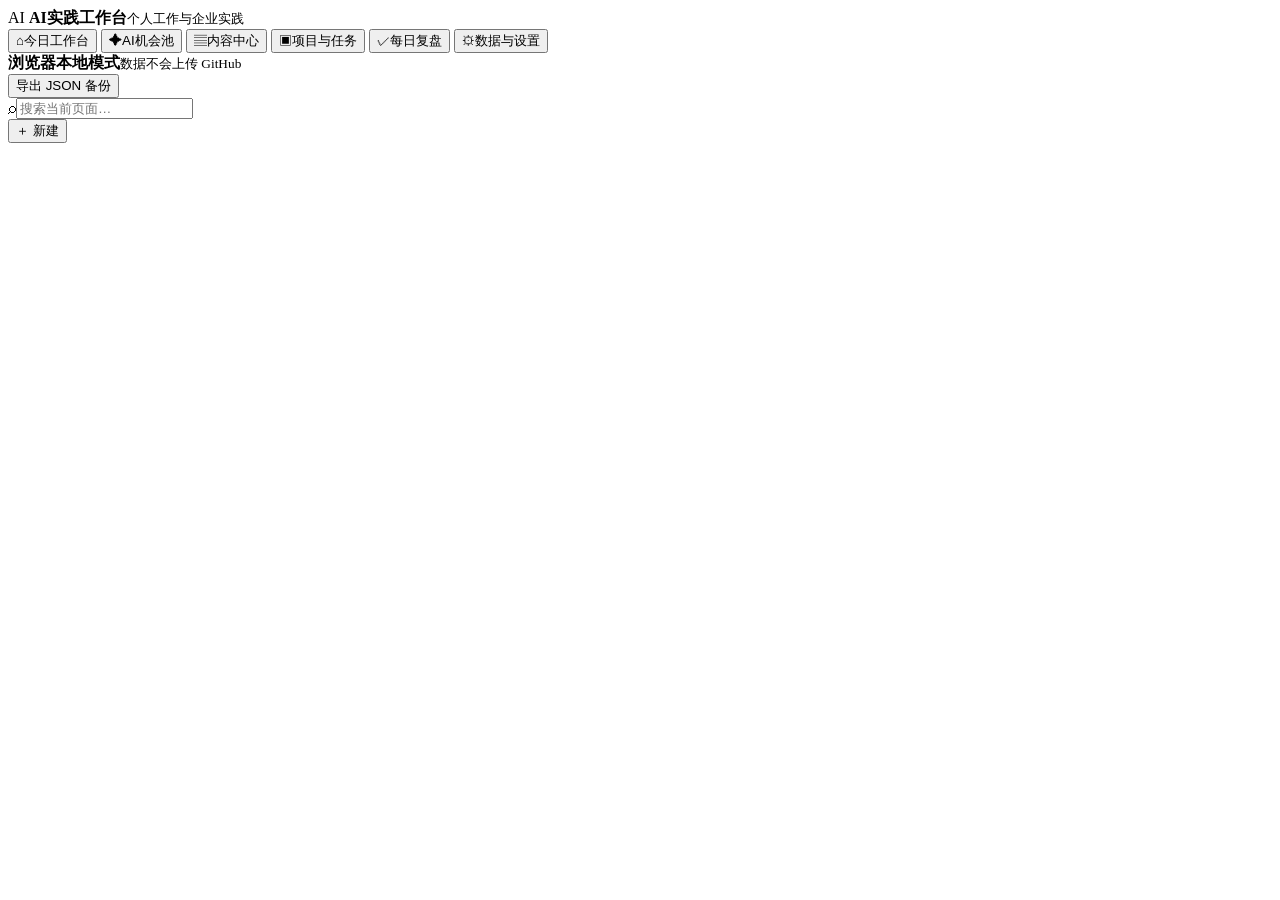
==== ai-practice-workbench/index.html @ 5f4acb41 "deploy: add AI practice workbench index.html" ====
<!doctype html>
<html lang="zh-CN">
  <head>
    <meta charset="UTF-8" />
    <meta name="viewport" content="width=device-width, initial-scale=1" />
    <meta name="theme-color" content="#f4f7fb" />
    <meta name="description" content="个人工作与企业 AI 实践工作台桌面版" />
    <title>AI实践工作台</title>
    <link rel="stylesheet" href="styles.css" />
  </head>
  <body>
    <div class="app-shell">
      <aside class="sidebar">
        <div class="brand">
          <span class="brand-mark">AI</span>
          <span><b>AI实践工作台</b><small>个人工作与企业实践</small></span>
        </div>
        <nav class="nav" aria-label="主导航">
          <button data-route="dashboard" class="nav-item active"><span>⌂</span>今日工作台</button>
          <button data-route="opportunities" class="nav-item"><span>✦</span>AI机会池</button>
          <button data-route="content" class="nav-item"><span>▤</span>内容中心</button>
          <button data-route="projects" class="nav-item"><span>▣</span>项目与任务</button>
          <button data-route="review" class="nav-item"><span>✓</span>每日复盘</button>
          <button data-route="settings" class="nav-item"><span>⚙</span>数据与设置</button>
        </nav>
        <div class="sidebar-foot">
          <div class="local-note"><i></i><span><b>浏览器本地模式</b><small>数据不会上传 GitHub</small></span></div>
          <button class="ghost-btn wide" data-action="export">导出 JSON 备份</button>
        </div>
      </aside>
      <main class="main">
        <header class="topbar">
          <label class="search"><span>⌕</span><input id="global-search" placeholder="搜索当前页面…" /></label>
          <div class="topbar-right">
            <span class="date" id="today-label"></span>
            <button class="primary-btn" id="quick-create">＋ 新建</button>
          </div>
        </header>
        <div id="page" class="page" aria-live="polite"></div>
      </main>
    </div>
    <div id="toast" class="toast" hidden></div>
    <div id="modal-root"></div>
    <input id="import-file" type="file" accept="application/json,.json" hidden />
    <script src="app.js"></script>
  </body>
</html>
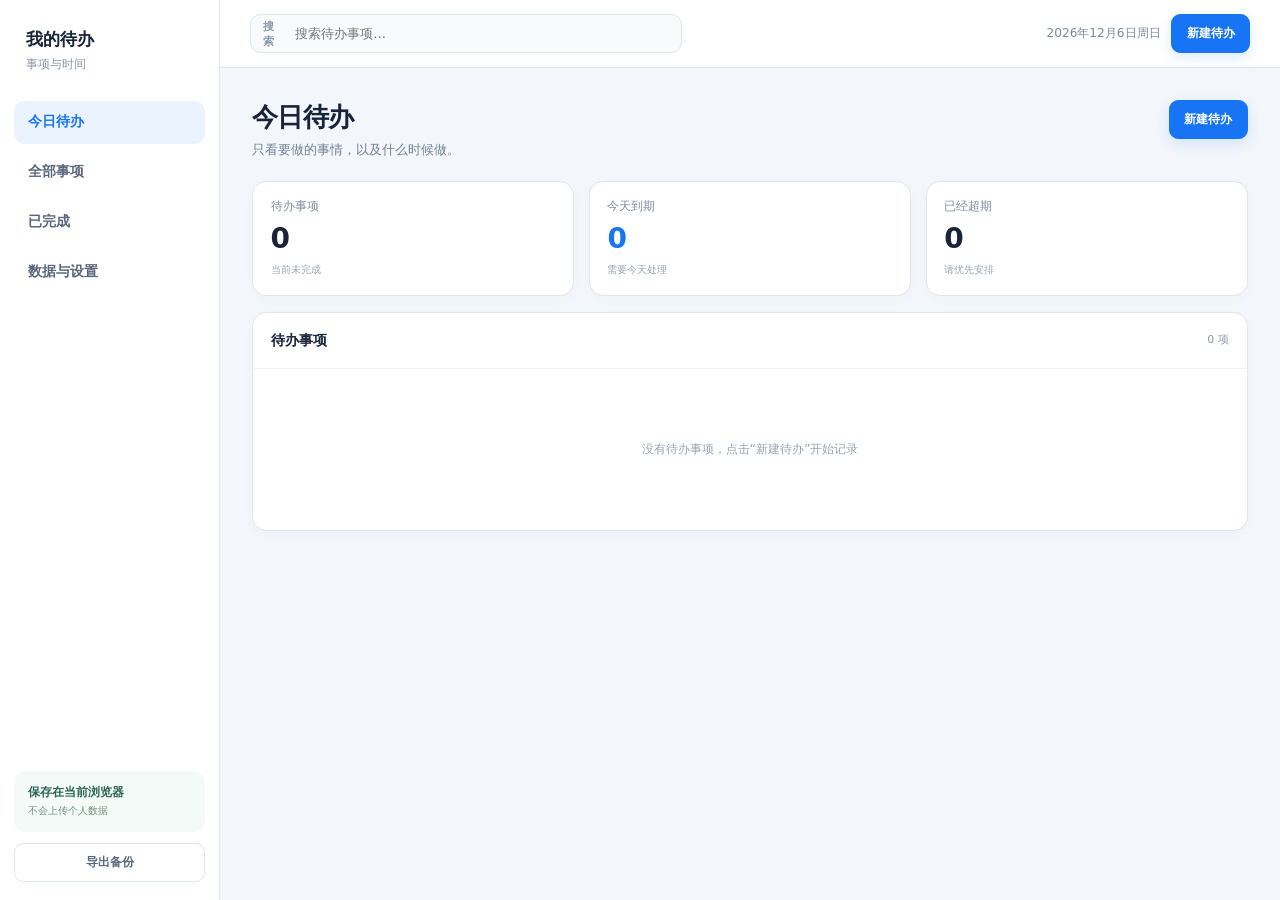
==== commit 736dfd29: "精简为待办与时间并支持字体设置" ====
--- a/ai-practice-workbench/index.html
+++ b/ai-practice-workbench/index.html
@@ -4,36 +4,40 @@
     <meta charset="UTF-8" />
     <meta name="viewport" content="width=device-width, initial-scale=1" />
     <meta name="theme-color" content="#f4f7fb" />
-    <meta name="description" content="个人工作与企业 AI 实践工作台桌面版" />
-    <title>AI实践工作台</title>
+    <meta name="description" content="只记录待办事项和时间的桌面工作台" />
+    <title>我的待办</title>
     <link rel="stylesheet" href="styles.css" />
   </head>
   <body>
     <div class="app-shell">
       <aside class="sidebar">
         <div class="brand">
-          <span class="brand-mark">AI</span>
-          <span><b>AI实践工作台</b><small>个人工作与企业实践</small></span>
+          <b>我的待办</b>
+          <small>事项与时间</small>
         </div>
         <nav class="nav" aria-label="主导航">
-          <button data-route="dashboard" class="nav-item active"><span>⌂</span>今日工作台</button>
-          <button data-route="opportunities" class="nav-item"><span>✦</span>AI机会池</button>
-          <button data-route="content" class="nav-item"><span>▤</span>内容中心</button>
-          <button data-route="projects" class="nav-item"><span>▣</span>项目与任务</button>
-          <button data-route="review" class="nav-item"><span>✓</span>每日复盘</button>
-          <button data-route="settings" class="nav-item"><span>⚙</span>数据与设置</button>
+          <button data-route="today" class="nav-item active">今日待办</button>
+          <button data-route="all" class="nav-item">全部事项</button>
+          <button data-route="completed" class="nav-item">已完成</button>
+          <button data-route="settings" class="nav-item">数据与设置</button>
         </nav>
         <div class="sidebar-foot">
-          <div class="local-note"><i></i><span><b>浏览器本地模式</b><small>数据不会上传 GitHub</small></span></div>
-          <button class="ghost-btn wide" data-action="export">导出 JSON 备份</button>
+          <div class="local-note">
+            <b>保存在当前浏览器</b>
+            <small>不会上传个人数据</small>
+          </div>
+          <button class="ghost-btn wide" data-action="export">导出备份</button>
         </div>
       </aside>
       <main class="main">
         <header class="topbar">
-          <label class="search"><span>⌕</span><input id="global-search" placeholder="搜索当前页面…" /></label>
+          <label class="search">
+            <span>搜索</span>
+            <input id="global-search" placeholder="搜索待办事项…" />
+          </label>
           <div class="topbar-right">
             <span class="date" id="today-label"></span>
-            <button class="primary-btn" id="quick-create">＋ 新建</button>
+            <button class="primary-btn" id="quick-create">新建待办</button>
           </div>
         </header>
         <div id="page" class="page" aria-live="polite"></div>
--- a/ai-practice-workbench/styles.css
+++ b/ai-practice-workbench/styles.css
@@ -0,0 +1,126 @@
+:root {
+  color-scheme: light;
+  --blue: #1674f5;
+  --blue-soft: #eaf3ff;
+  --ink: #17243a;
+  --muted: #748197;
+  --line: #dfe6ee;
+  --surface: #ffffff;
+  --canvas: #f3f6fa;
+  --green: #16875d;
+  --orange: #c66c16;
+  --red: #c84c46;
+  font-family: Inter, ui-sans-serif, system-ui, -apple-system, BlinkMacSystemFont, "Segoe UI", "PingFang SC", "Microsoft YaHei", sans-serif;
+}
+html[data-font-scale="small"] { font-size: 14px; }
+html[data-font-scale="standard"] { font-size: 16px; }
+html[data-font-scale="large"] { font-size: 18px; }
+html[data-font-scale="xlarge"] { font-size: 20px; }
+* { box-sizing: border-box; }
+html, body { margin: 0; min-width: 1000px; min-height: 100%; background: var(--canvas); color: var(--ink); }
+body { font-size: 1rem; }
+button, input, select, textarea { font: inherit; }
+button { cursor: pointer; }
+.app-shell { min-height: 100vh; display: grid; grid-template-columns: 13.75rem minmax(0, 1fr); }
+.sidebar { position: sticky; top: 0; height: 100vh; display: flex; flex-direction: column; padding: 1.55rem 0.9rem 1.15rem; background: #fff; border-right: 1px solid var(--line); }
+.brand { padding: 0.15rem 0.75rem 1.8rem; }
+.brand b, .brand small { display: block; }
+.brand b { font-size: 1.08rem; letter-spacing: -.01em; }
+.brand small { margin-top: .35rem; color: #8b96a7; font-size: .72rem; }
+.nav { display: grid; gap: .45rem; }
+.nav-item { width: 100%; padding: .78rem .85rem; border: 0; border-radius: .65rem; background: transparent; color: #59667b; text-align: left; font-size: .86rem; font-weight: 650; transition: .16s ease; }
+.nav-item:hover { background: #f4f7fb; color: #2d3b53; }
+.nav-item.active { background: var(--blue-soft); color: var(--blue); }
+.sidebar-foot { margin-top: auto; display: grid; gap: .7rem; }
+.local-note { padding: .85rem; border-radius: .72rem; background: #f4faf7; }
+.local-note b, .local-note small { display: block; }
+.local-note b { color: #2a6650; font-size: .73rem; }
+.local-note small { margin-top: .28rem; color: #739082; font-size: .64rem; }
+.main { min-width: 0; }
+.topbar { position: sticky; top: 0; z-index: 10; height: 4.25rem; display: flex; align-items: center; justify-content: space-between; padding: 0 1.85rem; background: rgba(255,255,255,.94); backdrop-filter: blur(12px); border-bottom: 1px solid var(--line); }
+.search { width: min(27rem, 42vw); height: 2.45rem; display: flex; align-items: center; gap: .65rem; padding: 0 .75rem; border: 1px solid #dfe6ee; border-radius: .68rem; background: #f8fafc; color: #8b96a6; }
+.search span { font-size: .69rem; font-weight: 650; }
+.search input { width: 100%; border: 0; outline: 0; background: transparent; color: #34425a; font-size: .8rem; }
+.topbar-right, .actions { display: flex; align-items: center; gap: .65rem; }
+.date { color: #7d899a; font-size: .76rem; }
+.page { max-width: 93rem; margin: 0 auto; padding: 2rem 2rem 4rem; }
+.page-head { display: flex; justify-content: space-between; align-items: flex-start; margin-bottom: 1.35rem; }
+.page-head h1 { margin: 0; font-size: 1.6rem; letter-spacing: -.025em; }
+.page-head p { margin: .45rem 0 0; color: var(--muted); font-size: .8rem; }
+.primary-btn, .secondary-btn, .ghost-btn, .danger-btn { border-radius: .58rem; padding: .62rem .92rem; font-size: .78rem; font-weight: 700; transition: .15s ease; }
+.primary-btn { border: 1px solid var(--blue); background: var(--blue); color: #fff; box-shadow: 0 .28rem .8rem rgba(22,116,245,.15); }
+.primary-btn:hover { background: #0865e4; }
+.secondary-btn { border: 1px solid #d8e1eb; background: #fff; color: #42516a; }
+.ghost-btn { border: 1px solid #dfe6ee; background: transparent; color: #5a687c; }
+.danger-btn { border: 1px solid #efcac7; background: #fff6f5; color: var(--red); }
+.wide { width: 100%; }
+.stats { display: grid; grid-template-columns: repeat(3, minmax(0,1fr)); gap: .9rem; margin-bottom: 1rem; }
+.stat { min-height: 7rem; padding: 1.1rem; border: 1px solid var(--line); border-radius: .88rem; background: #fff; box-shadow: 0 .2rem .75rem rgba(29,45,71,.025); }
+.stat small { display: block; color: #7f8b9e; font-size: .72rem; }
+.stat strong { display: block; margin-top: .65rem; font-size: 1.75rem; line-height: 1; }
+.stat em { display: block; margin-top: .65rem; color: #98a2b1; font-size: .65rem; font-style: normal; }
+.stat.overdue strong { color: var(--red); }
+.stat.today strong { color: var(--blue); }
+.panel { overflow: hidden; border: 1px solid var(--line); border-radius: .9rem; background: #fff; box-shadow: 0 .2rem .75rem rgba(29,45,71,.025); }
+.panel-head { min-height: 3.5rem; display: flex; align-items: center; justify-content: space-between; gap: .8rem; padding: 0 1.15rem; border-bottom: 1px solid #edf0f4; }
+.panel-head h2 { margin: 0; font-size: .9rem; }
+.panel-head small { color: #8e98a7; font-size: .68rem; }
+.panel-body { padding: 1rem 1.1rem; }
+.task-list { display: grid; gap: .65rem; }
+.task-row { display: grid; grid-template-columns: auto minmax(0,1fr) auto auto auto; align-items: center; gap: .85rem; min-height: 4.15rem; padding: .72rem .8rem; border: 1px solid #e8edf3; border-radius: .72rem; background: #fff; }
+.task-row:hover { border-color: #cfdceb; background: #fbfdff; }
+.task-row.overdue { border-color: #f0d5d2; background: #fffafa; }
+.task-row.completed { opacity: .72; }
+.task-row.completed .task-title { text-decoration: line-through; }
+.task-check { width: 1.35rem; height: 1.35rem; margin: 0; accent-color: var(--blue); }
+.task-main { min-width: 0; }
+.task-title { overflow: hidden; color: #2f3e56; font-size: .9rem; font-weight: 680; text-overflow: ellipsis; white-space: nowrap; }
+.task-note { margin-top: .28rem; overflow: hidden; color: #8a95a6; font-size: .68rem; text-overflow: ellipsis; white-space: nowrap; }
+.task-time { min-width: 9.5rem; color: #5d6a7f; font-size: .76rem; text-align: right; white-space: nowrap; }
+.task-time.overdue { color: var(--red); font-weight: 700; }
+.badge { display: inline-flex; align-items: center; width: fit-content; padding: .28rem .5rem; border-radius: 999px; background: #edf4ff; color: #286dbf; font-size: .64rem; font-weight: 700; white-space: nowrap; }
+.badge.high { background: #fff1e4; color: #ad611c; }
+.badge.urgent { background: #fff0ef; color: #bf4c46; }
+.badge.low { background: #f1f4f7; color: #728095; }
+.row-actions { display: flex; gap: .3rem; }
+.text-btn { border: 0; border-radius: .45rem; padding: .35rem .48rem; background: transparent; color: #68768a; font-size: .67rem; }
+.text-btn:hover { background: #eef4fb; color: var(--blue); }
+.text-btn.delete:hover { background: #fff0ef; color: var(--red); }
+.empty { padding: 3.5rem 1rem; color: #98a3b2; font-size: .78rem; text-align: center; }
+.filters { display: flex; gap: .65rem; margin-bottom: .85rem; }
+.filters button { border: 1px solid #dfe6ee; border-radius: .55rem; padding: .48rem .72rem; background: #fff; color: #657286; font-size: .72rem; }
+.filters button.active { border-color: #b8d5fb; background: var(--blue-soft); color: var(--blue); }
+.settings-grid { display: grid; grid-template-columns: 1.15fr .85fr; gap: 1rem; }
+.setting-block { padding: 1.2rem; border: 1px solid var(--line); border-radius: .88rem; background: #fff; }
+.setting-block h2 { margin: 0 0 .5rem; font-size: .92rem; }
+.setting-block p { margin: 0 0 1rem; color: #7d899a; font-size: .72rem; line-height: 1.7; }
+.setting-actions, .font-options { display: flex; flex-wrap: wrap; gap: .6rem; }
+.font-option { min-width: 5.2rem; border: 1px solid #dbe3ec; border-radius: .62rem; padding: .72rem .8rem; background: #fff; color: #536178; text-align: center; }
+.font-option b, .font-option small { display: block; }
+.font-option b { font-size: .8rem; }
+.font-option small { margin-top: .25rem; color: #8b96a5; font-size: .62rem; }
+.font-option.active { border-color: #86b9fb; background: var(--blue-soft); color: var(--blue); box-shadow: 0 0 0 .18rem rgba(22,116,245,.08); }
+.data-summary { display: grid; grid-template-columns: repeat(2,1fr); gap: .55rem; }
+.data-summary div { padding: .75rem; border-radius: .6rem; background: #f7f9fc; color: #6b778b; font-size: .68rem; }
+.data-summary strong { display: block; margin-top: .28rem; color: #2f3e56; font-size: 1.2rem; }
+.field { display: grid; gap: .42rem; }
+.field label { color: #536178; font-size: .72rem; font-weight: 680; }
+.field input, .field select, .field textarea { width: 100%; border: 1px solid #dfe5ed; border-radius: .6rem; background: #fff; color: #34425a; font-size: .78rem; outline: 0; }
+.field input, .field select { height: 2.55rem; padding: 0 .72rem; }
+.field textarea { min-height: 5.4rem; padding: .68rem .72rem; resize: vertical; line-height: 1.55; }
+.field input:focus, .field select:focus, .field textarea:focus { border-color: #84b7fb; box-shadow: 0 0 0 .18rem #eaf3ff; }
+.modal-backdrop { position: fixed; inset: 0; z-index: 50; display: grid; place-items: center; padding: 2rem; background: rgba(23,36,58,.38); backdrop-filter: blur(3px); }
+.modal { width: min(34rem, 90vw); max-height: 88vh; overflow: auto; border: 1px solid #dce3eb; border-radius: 1rem; background: #fff; box-shadow: 0 1.5rem 4rem rgba(20,36,58,.2); }
+.modal-head { display: flex; justify-content: space-between; align-items: center; padding: 1rem 1.15rem; border-bottom: 1px solid #e7ebf0; }
+.modal-head h2 { margin: 0; font-size: 1rem; }
+.modal-close { border: 0; border-radius: .5rem; padding: .35rem .55rem; background: #f2f5f8; color: #788396; }
+.modal-form { display: grid; grid-template-columns: repeat(2,minmax(0,1fr)); gap: .85rem; padding: 1.15rem; }
+.modal-form .full, .modal-actions { grid-column: 1 / -1; }
+.modal-actions { display: flex; justify-content: flex-end; gap: .55rem; padding-top: .25rem; }
+.toast { position: fixed; z-index: 100; right: 1.5rem; bottom: 1.5rem; max-width: 24rem; padding: .72rem .95rem; border-radius: .65rem; background: #20304a; color: #fff; font-size: .75rem; box-shadow: 0 .75rem 2rem rgba(20,35,58,.24); }
+@media (max-width: 1180px) {
+  .stats { grid-template-columns: repeat(3,1fr); }
+  .task-row { grid-template-columns: auto minmax(0,1fr) auto auto; }
+  .task-time { grid-column: 2; text-align: left; }
+  .row-actions { grid-column: 4; grid-row: 1 / span 2; }
+}
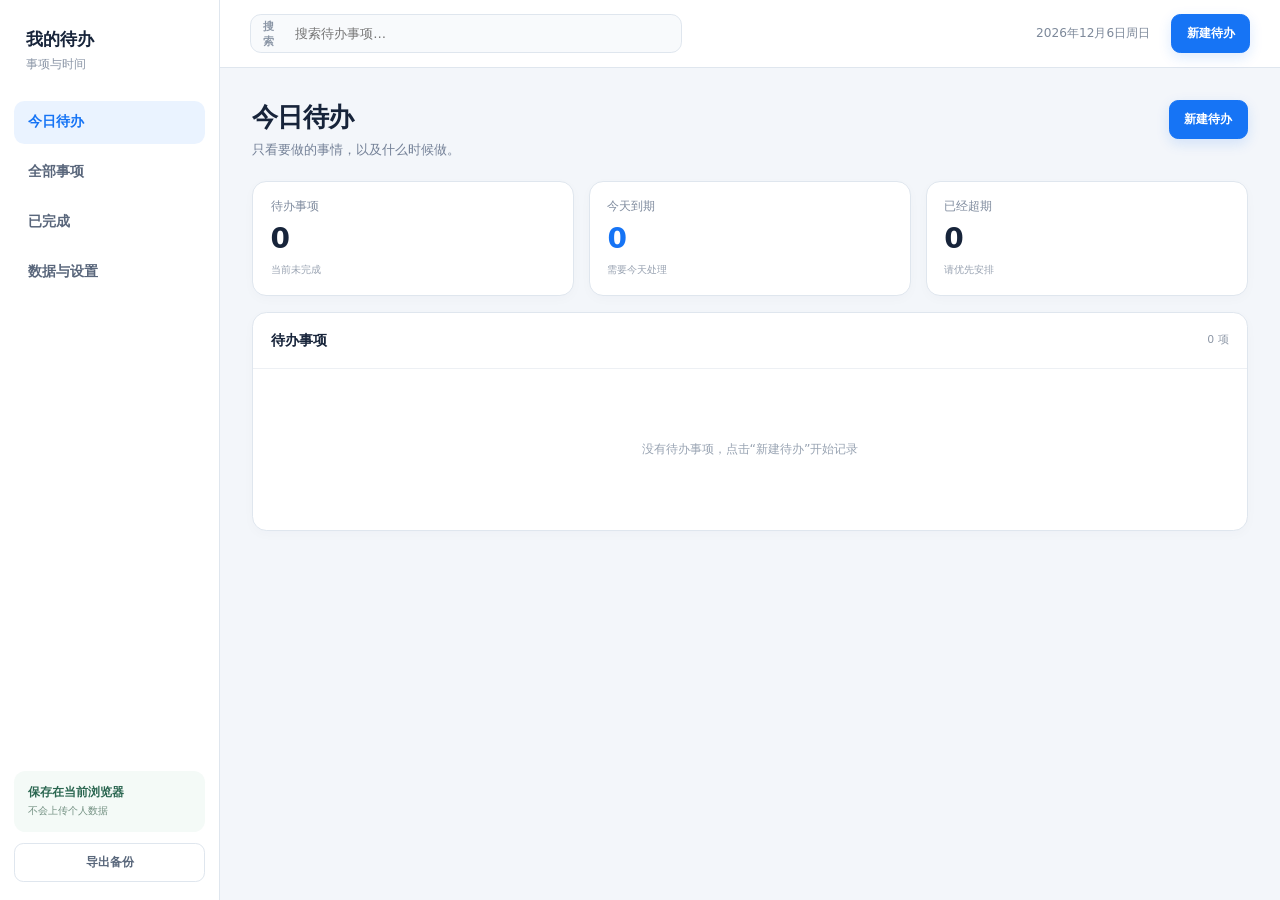
==== commit 9c680c32: "完善待办智能拆分与闯关体验" ====
--- a/ai-practice-workbench/index.html
+++ b/ai-practice-workbench/index.html
@@ -37,6 +37,7 @@
           </label>
           <div class="topbar-right">
             <span class="date" id="today-label"></span>
+            <div class="growth-summary" id="growth-summary" aria-label="成长进度"></div>
             <button class="primary-btn" id="quick-create">新建待办</button>
           </div>
         </header>
